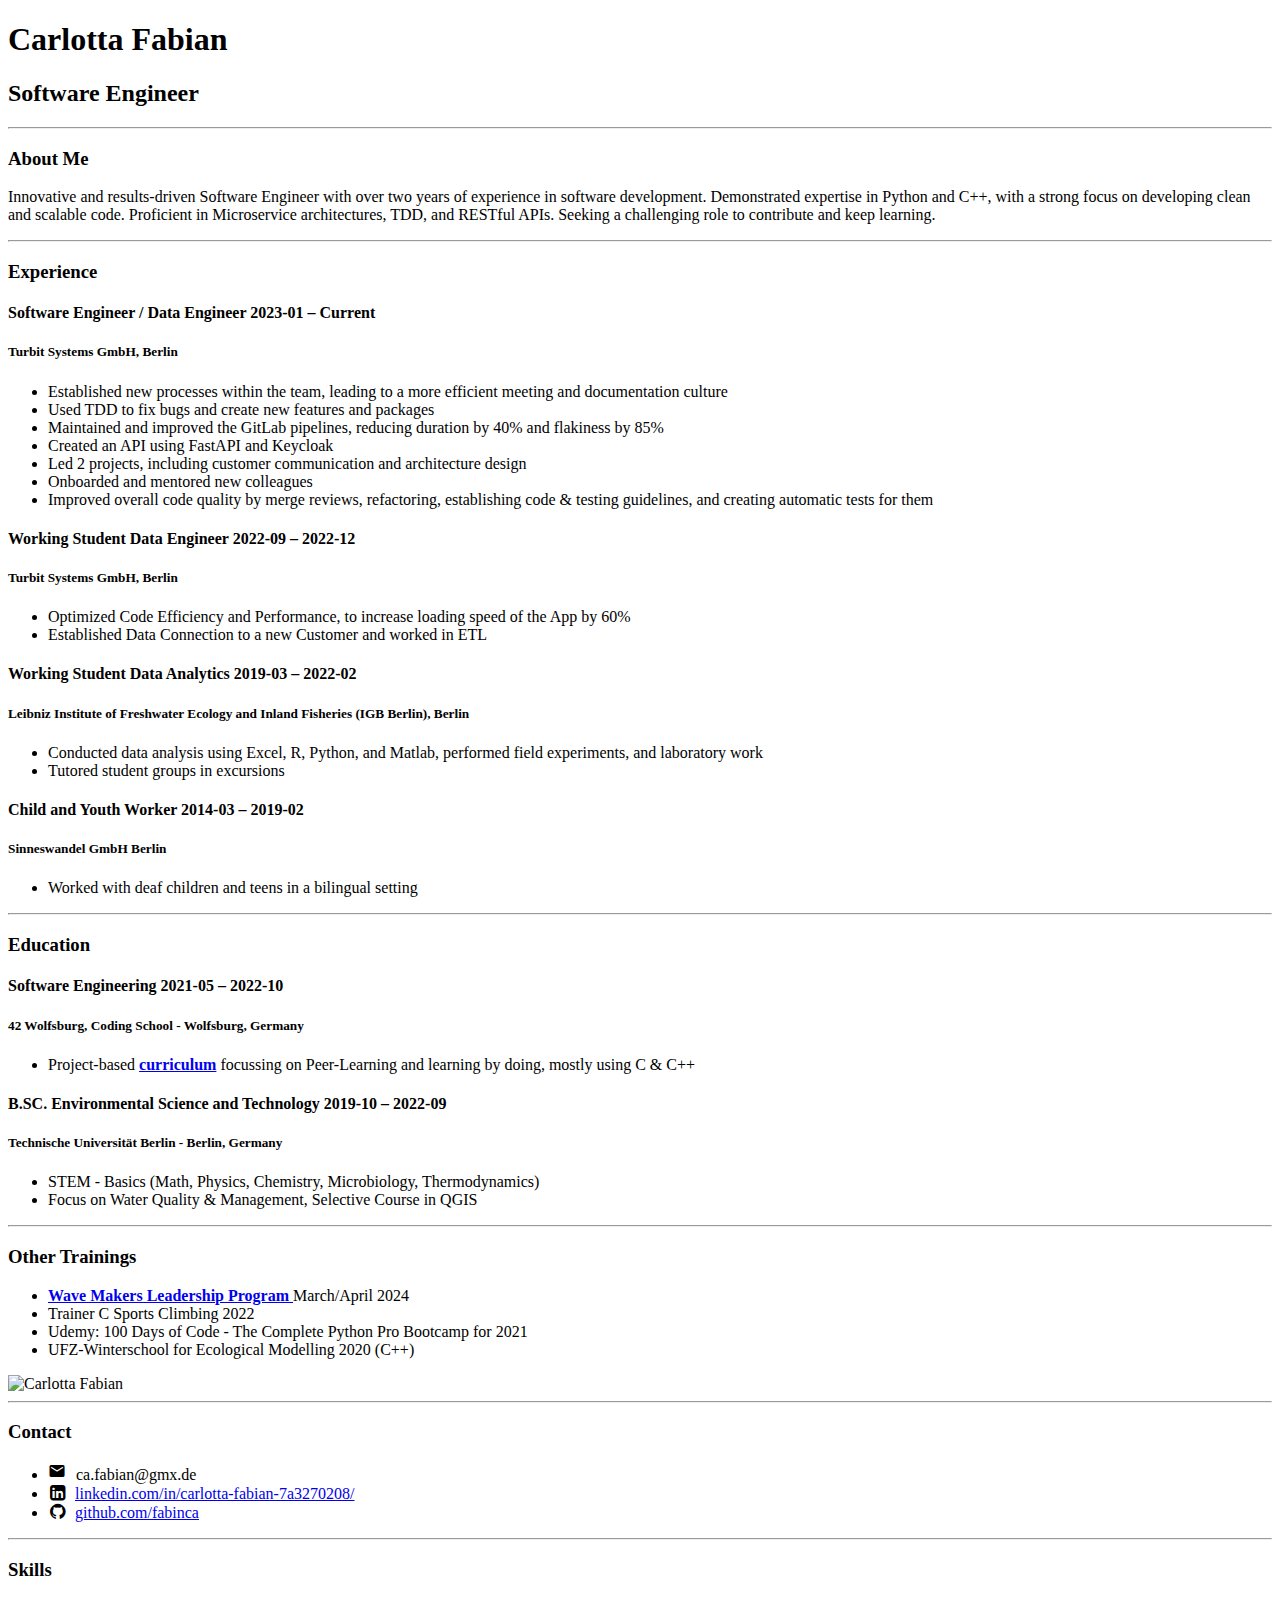
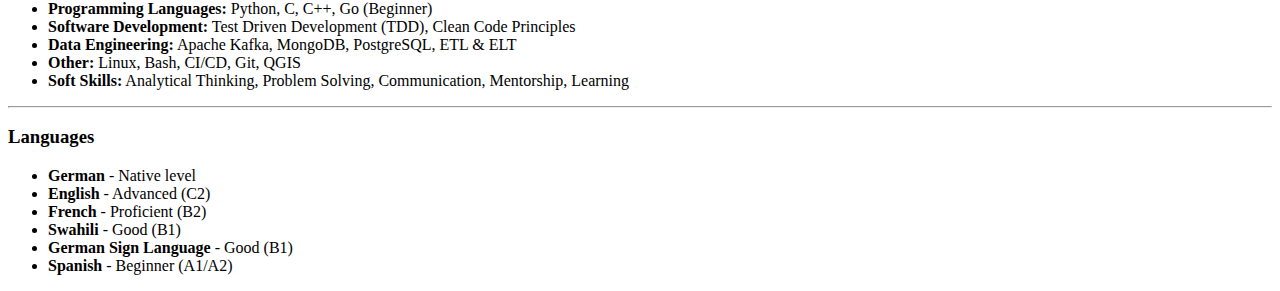
==== index.html @ 649ee6e5 "fix formatting" ====
<!-- index.html -->
<!DOCTYPE html>
<html lang="en">
    <head>
        <title>Carlotta Fabian - Software Developer</title>
        <meta charset="UTF-8" />
        <meta name="viewport" content="width=device-width, initial-scale=1.0" />
        <link rel="stylesheet" href="styles.css" />
        <link
            rel="stylesheet"
            href="https://cdnjs.cloudflare.com/ajax/libs/font-awesome/4.7.0/css/font-awesome.min.css"
        />
        <link
            rel="stylesheet"
            href="https://cdnjs.cloudflare.com/ajax/libs/font-awesome/4.7.0/css/font-awesome.min.css"
        />
        <link
            rel="stylesheet"
            href="https://fonts.googleapis.com/icon?family=Material+Icons"
        />
        <link
            rel="stylesheet"
            href="https://fonts.googleapis.com/css2?family=Material+Symbols+Outlined:opsz,wght,FILL,GRAD@24,400,0,0"
        />
    </head>
    <body>
        <div class="container">
            <div class="flex-item" id="content">
                <h1>Carlotta Fabian</h1>
                <h2>Software Engineer</h2>

                <hr />

                <h3>About Me</h3>

                <p>
                    Innovative and results-driven Software Engineer with over
                    two years of experience in software development.
                    Demonstrated expertise in Python and C++, with a strong
                    focus on developing clean and scalable code. Proficient in
                    Microservice architectures, TDD, and RESTful APIs. Seeking a
                    challenging role to contribute and keep learning.
                </p>
                <hr />

                <h3>Experience</h3>
                <h4>
                    Software Engineer / Data Engineer
                    <span class="date">2023-01 &ndash; Current</span>
                </h4>
                <h5>Turbit Systems GmbH, Berlin</h5>
                <ul class="disc_list">
                    <li>
                        Established new processes within the team, leading to a
                        more efficient meeting and documentation culture
                    </li>
                    <li>
                        Used TDD to fix bugs and create new features and
                        packages
                    </li>
                    <li>
                        Maintained and improved the GitLab pipelines, reducing
                        duration by 40% and flakiness by 85%
                    </li>
                    <li>Created an API using FastAPI and Keycloak</li>
                    <li>
                        Led 2 projects, including customer communication and
                        architecture design
                    </li>
                    <li>Onboarded and mentored new colleagues</li>
                    <li>
                        Improved overall code quality by merge reviews,
                        refactoring, establishing code & testing guidelines, and
                        creating automatic tests for them
                    </li>
                </ul>
                <h4>
                    Working Student Data Engineer
                    <span class="date">2022-09 &ndash; 2022-12</span>
                </h4>
                <h5>Turbit Systems GmbH, Berlin</h5>
                <ul class="disc_list">
                    <li>
                        Optimized Code Efficiency and Performance, to increase
                        loading speed of the App by 60%
                    </li>
                    <li>
                        Established Data Connection to a new Customer and worked
                        in ETL
                    </li>
                </ul>
                <!-- <h4>
                    Rooftop Repair
                    <span class="date">2021-02 &ndash; 2022-09</span>
                </h4>
                <h5>Vertikaldienst, Berlin, Germany</h5> -->
                <h4>
                    Working Student Data Analytics
                    <span class="date">2019-03 &ndash; 2022-02</span>
                </h4>
                <h5>
                    Leibniz Institute of Freshwater Ecology and Inland Fisheries
                    (IGB Berlin), Berlin
                </h5>
                <ul class="disc_list">
                    <li>
                        Conducted data analysis using Excel, R, Python, and
                        Matlab, performed field experiments, and laboratory work
                    </li>
                    <li>Tutored student groups in excursions</li>
                </ul>
                <h4>
                    Child and Youth Worker
                    <span class="date">2014-03 &ndash; 2019-02</span>
                </h4>
                <h5>Sinneswandel GmbH Berlin</h5>
                <ul class="disc_list">
                    <li>
                        Worked with deaf children and teens in a bilingual
                        setting
                    </li>
                </ul>
                <hr />
                <h3>Education</h3>
                <h4>
                    Software Engineering
                    <span class="date">2021-05 &ndash; 2022-10</span>
                </h4>
                <h5>42 Wolfsburg, Coding School - Wolfsburg, Germany</h5>
                <ul class="disc_list">
                    <li>
                        Project-based
                        <strong
                            ><a
                                href="https://42wolfsburg.de/de/42-programming-curriculum/"
                                >curriculum</a
                            ></strong
                        >
                        focussing on Peer-Learning and learning by doing, mostly
                        using C & C++
                    </li>
                </ul>
                <h4>
                    B.SC. Environmental Science and Technology
                    <span class="date">2019-10 &ndash; 2022-09</span>
                </h4>
                <h5>Technische Universität Berlin - Berlin, Germany</h5>
                <ul class="disc_list">
                    <li>
                        STEM - Basics (Math, Physics, Chemistry, Microbiology,
                        Thermodynamics)
                    </li>
                    <li>
                        Focus on Water Quality & Management, Selective Course in
                        QGIS
                    </li>
                </ul>
                <hr />

                <h3>Other Trainings</h3>
                <ul class="disc_list">
                    <li>
                        <strong
                            ><a
                                href="https://www.wavemakers.io/wavemakers-program"
                                >Wave Makers Leadership Program
                            </a></strong
                        >
                        March/April 2024
                    </li>
                    <li>Trainer C Sports Climbing 2022</li>
                    <li>
                        Udemy: 100 Days of Code - The Complete Python Pro
                        Bootcamp for 2021
                    </li>
                    <li>
                        UFZ-Winterschool for Ecological Modelling 2020 (C++)
                    </li>
                </ul>
            </div>
            <div class="flex-item" id="sidebar">
                <img class="image" src="me.jpeg" alt="Carlotta Fabian" />
                <div id="sidebar_txt">
                    <hr />
                    <h3>Contact</h3>
                    <ul class="simple_list">
                        <li>
                            <i
                                class="material-icons"
                                style="font-size: 18px; margin-right: 10px"
                                >mail</i
                            >ca.fabian@gmx.de
                        </li>
                        <li>
                            <i
                                class="fa fa-linkedin-square"
                                style="
                                    font-size: 18px;
                                    margin-left: 2px;
                                    margin-right: 10px;
                                "
                            ></i
                            ><a
                                href="https://www.linkedin.com/in/carlotta-fabian-7a3270208/"
                                >linkedin.com/in/carlotta-fabian-7a3270208/</a
                            >
                        </li>
                        <li>
                            <i
                                class="fa fa-github"
                                style="
                                    font-size: 18px;
                                    margin-left: 2px;
                                    margin-right: 10px;
                                "
                            ></i
                            ><a href="https://github.com/fabinca"
                                >github.com/fabinca</a
                            >
                        </li>
                    </ul>
                    <hr />

                    <h3>Skills</h3>
                    <ul class="disc_list">
                        <li>
                            <strong>Programming Languages:</strong> Python, C,
                            C++, Go (Beginner)
                        </li>
                        <li>
                            <strong>Software Development:</strong> Test Driven
                            Development (TDD), Clean Code Principles
                        </li>
                        <li>
                            <strong>Data Engineering:</strong> Apache Kafka,
                            MongoDB, PostgreSQL, ETL & ELT
                        </li>
                        <li>
                            <strong>Other:</strong> Linux, Bash, CI/CD, Git,
                            QGIS
                        </li>
                        <li>
                            <strong>Soft Skills:</strong> Analytical Thinking,
                            Problem Solving, Communication, Mentorship, Learning
                        </li>
                    </ul>

                    <hr />

                    <h3>Languages</h3>
                    <ul class="simple_list">
                        <li><strong>German</strong> - Native level</li>
                        <li><strong>English</strong> - Advanced (C2)</li>
                        <li><strong>French</strong> - Proficient (B2)</li>
                        <li><strong>Swahili</strong> - Good (B1)</li>
                        <li>
                            <strong>German Sign Language</strong> - Good (B1)
                        </li>
                        <li><strong>Spanish</strong> - Beginner (A1/A2)</li>
                    </ul>
                </div>
            </div>
        </div>
    </body>
</html>
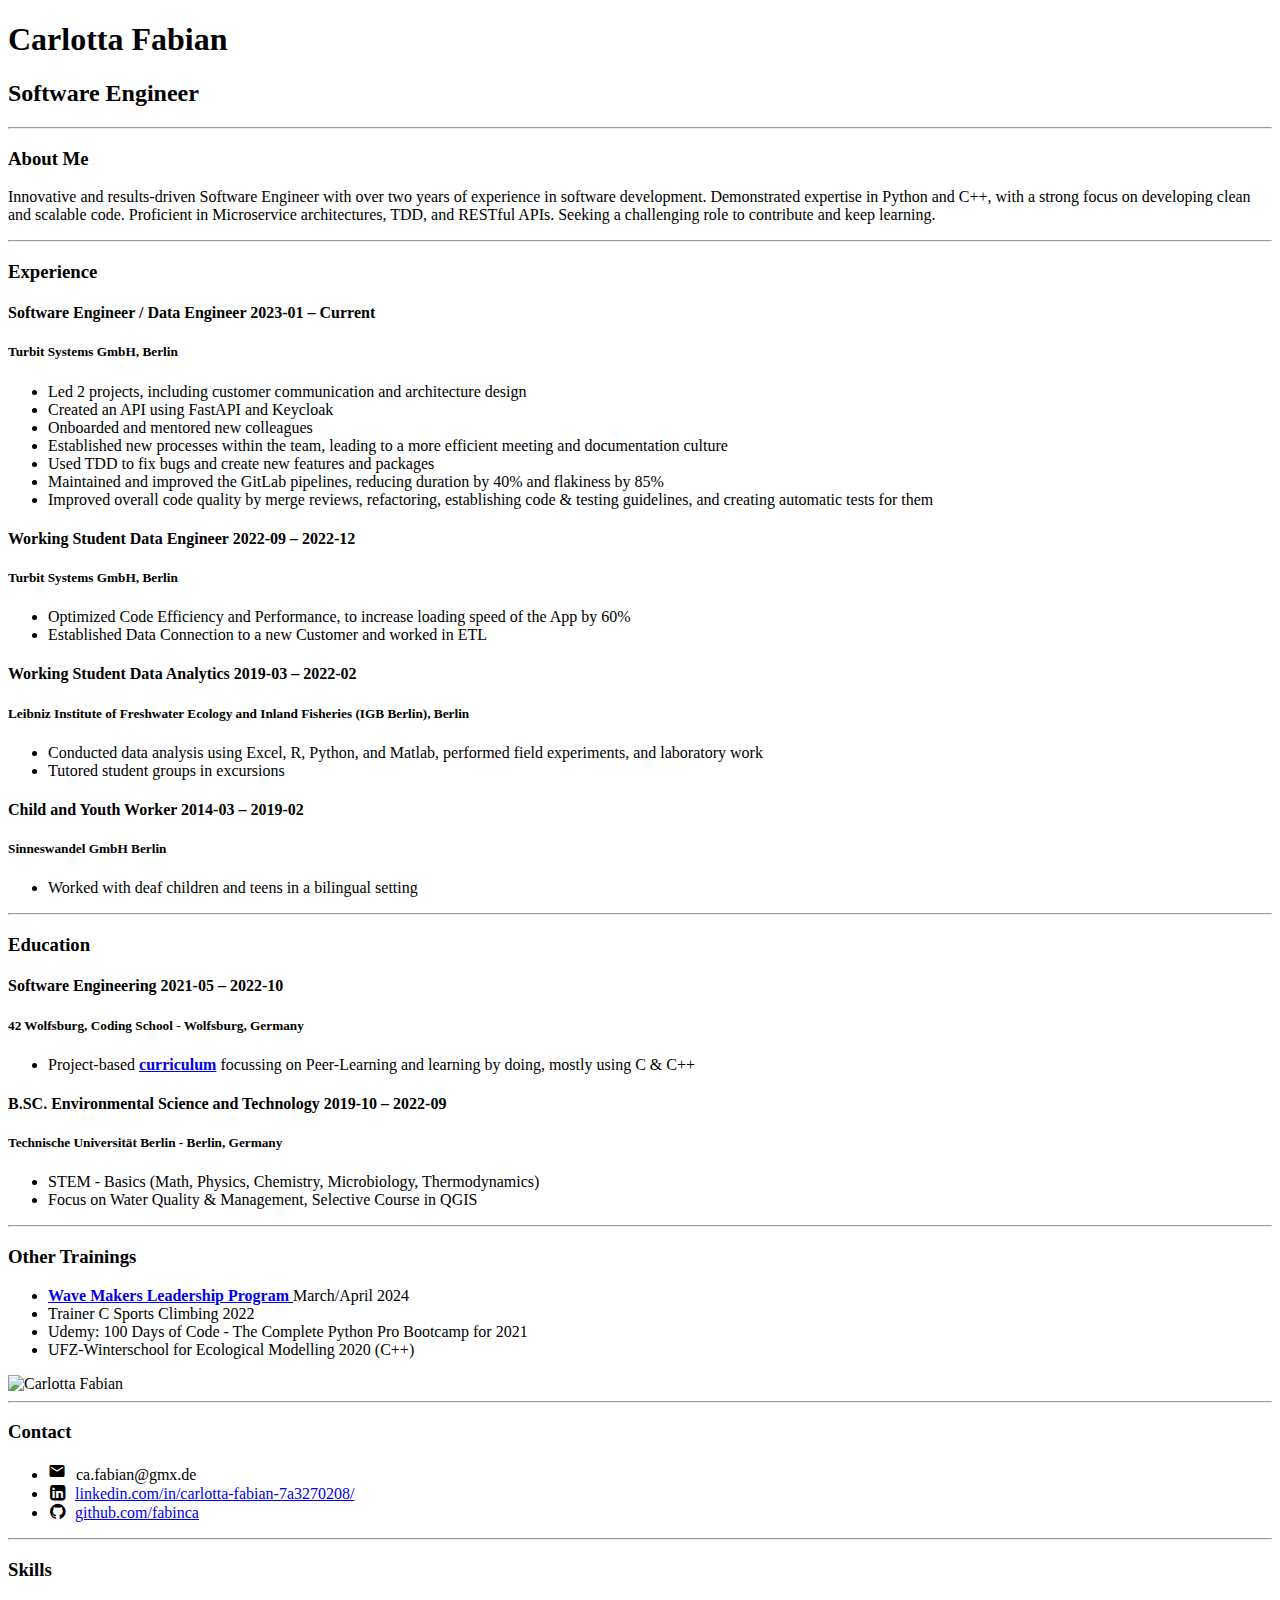
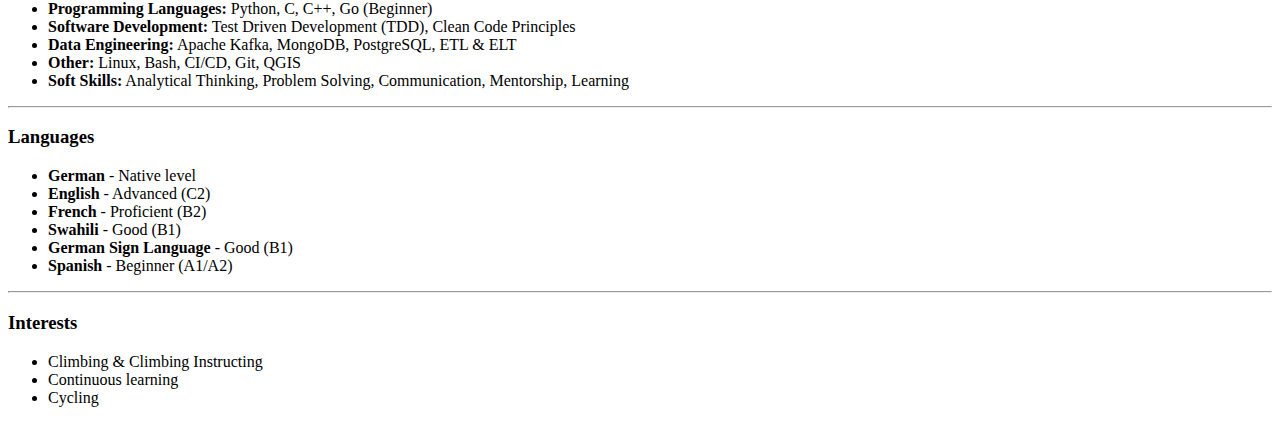
==== commit b6ec23ec: "remove address" ====
--- a/index.html
+++ b/index.html
@@ -50,6 +50,12 @@
                 </h4>
                 <h5>Turbit Systems GmbH, Berlin</h5>
                 <ul class="disc_list">
+					<li>
+                        Led 2 projects, including customer communication and
+                        architecture design
+                    </li>
+					                    <li>Created an API using FastAPI and Keycloak</li>
+                    <li>Onboarded and mentored new colleagues</li>
                     <li>
                         Established new processes within the team, leading to a
                         more efficient meeting and documentation culture
@@ -62,12 +68,6 @@
                         Maintained and improved the GitLab pipelines, reducing
                         duration by 40% and flakiness by 85%
                     </li>
-                    <li>Created an API using FastAPI and Keycloak</li>
-                    <li>
-                        Led 2 projects, including customer communication and
-                        architecture design
-                    </li>
-                    <li>Onboarded and mentored new colleagues</li>
                     <li>
                         Improved overall code quality by merge reviews,
                         refactoring, establishing code & testing guidelines, and
@@ -120,6 +120,16 @@
                         setting
                     </li>
                 </ul>
+				<!-- <h4>
+                    Tutor
+                    <span class="date">2012-03 &ndash; 2015-02</span>
+                </h4>
+				<h5>Lernwerk Berlin</h5>
+                <ul class="disc_list">
+                    <li>
+                        Tutoring high school students in Math, English and Chemistry
+                    </li>
+                </ul> -->
                 <hr />
                 <h3>Education</h3>
                 <h4>
@@ -258,6 +268,13 @@
                         </li>
                         <li><strong>Spanish</strong> - Beginner (A1/A2)</li>
                     </ul>
+						<hr>
+					<h3>Interests</h3>
+                    <ul class="simple_list">
+                        <li>Climbing & Climbing Instructing</li>
+						<li>Continuous learning </li>
+                        <li>Cycling</li>
+						</ul>
                 </div>
             </div>
         </div>
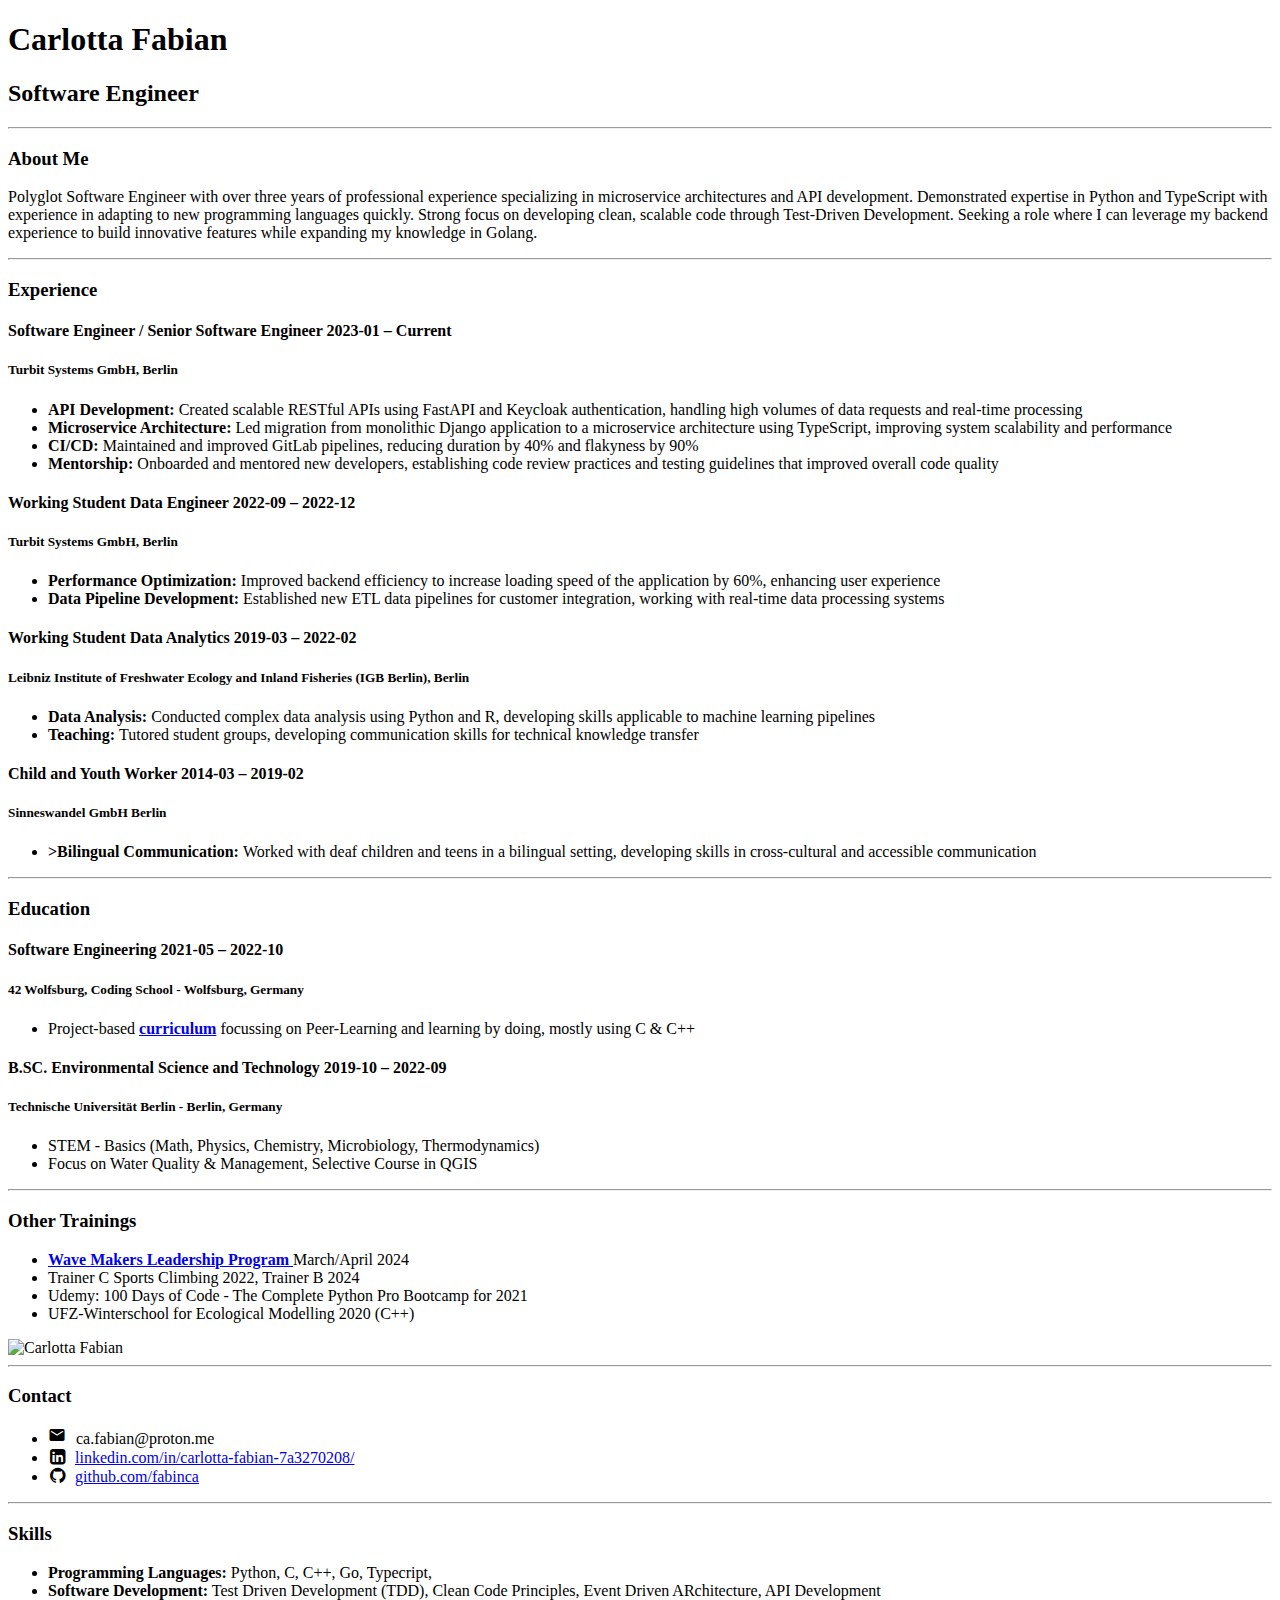
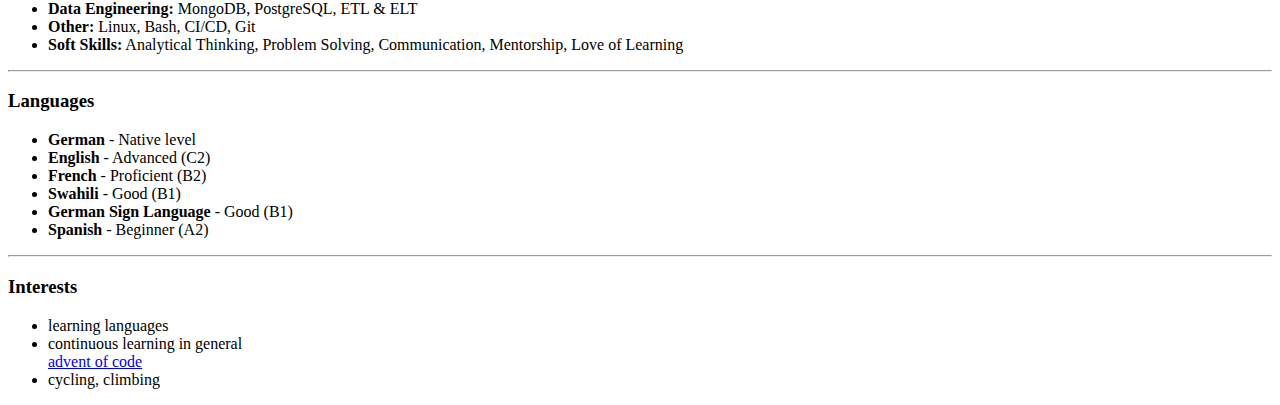
==== commit f0ea5c65: "Update index.html" ====
--- a/index.html
+++ b/index.html
@@ -34,44 +34,28 @@
                 <h3>About Me</h3>
 
                 <p>
-                    Innovative and results-driven Software Engineer with over
-                    two years of experience in software development.
-                    Demonstrated expertise in Python and C++, with a strong
-                    focus on developing clean and scalable code. Proficient in
-                    Microservice architectures, TDD, and RESTful APIs. Seeking a
-                    challenging role to contribute and keep learning.
+                    Polyglot Software Engineer with over three years of professional experience specializing in microservice architectures and API development. Demonstrated expertise in Python and TypeScript with experience in adapting to new programming languages quickly. Strong focus on developing clean, scalable code through Test-Driven Development. Seeking a role where I can leverage my backend experience to build innovative features while expanding my knowledge in Golang.
                 </p>
                 <hr />
 
                 <h3>Experience</h3>
                 <h4>
-                    Software Engineer / Data Engineer
+                    Software Engineer / Senior Software Engineer  
                     <span class="date">2023-01 &ndash; Current</span>
                 </h4>
                 <h5>Turbit Systems GmbH, Berlin</h5>
                 <ul class="disc_list">
 					<li>
-                        Led 2 projects, including customer communication and
-                        architecture design
-                    </li>
-					                    <li>Created an API using FastAPI and Keycloak</li>
-                    <li>Onboarded and mentored new colleagues</li>
-                    <li>
-                        Established new processes within the team, leading to a
-                        more efficient meeting and documentation culture
-                    </li>
-                    <li>
-                        Used TDD to fix bugs and create new features and
-                        packages
-                    </li>
-                    <li>
-                        Maintained and improved the GitLab pipelines, reducing
-                        duration by 40% and flakiness by 85%
-                    </li>
-                    <li>
-                        Improved overall code quality by merge reviews,
-                        refactoring, establishing code & testing guidelines, and
-                        creating automatic tests for them
+                       <b>API Development: </b> Created scalable RESTful APIs using FastAPI and Keycloak authentication, handling high volumes of data requests and real-time processing 
+                    </li>
+                <li>
+                        <b>Microservice Architecture: </b> Led migration from monolithic Django application to a microservice architecture using TypeScript, improving system scalability and performance 
+                    </li>
+                    <li>
+                        <b>CI/CD: </b> Maintained and improved GitLab pipelines, reducing duration by 40% and flakyness by 90%
+                    </li>
+                    <li>
+                        <b>Mentorship: </b> Onboarded and mentored new developers, establishing code review practices and testing guidelines that improved overall code quality
                     </li>
                 </ul>
                 <h4>
@@ -81,12 +65,10 @@
                 <h5>Turbit Systems GmbH, Berlin</h5>
                 <ul class="disc_list">
                     <li>
-                        Optimized Code Efficiency and Performance, to increase
-                        loading speed of the App by 60%
-                    </li>
-                    <li>
-                        Established Data Connection to a new Customer and worked
-                        in ETL
+                        <b>Performance Optimization:</b> Improved backend efficiency to increase loading speed of the application by 60%, enhancing user experience 
+                    </li>
+                    <li>
+                        <b>Data Pipeline Development:</b> Established new ETL data pipelines for customer integration, working with real-time data processing systems 
                     </li>
                 </ul>
                 <!-- <h4>
@@ -104,10 +86,9 @@
                 </h5>
                 <ul class="disc_list">
                     <li>
-                        Conducted data analysis using Excel, R, Python, and
-                        Matlab, performed field experiments, and laboratory work
-                    </li>
-                    <li>Tutored student groups in excursions</li>
+                        <b>Data Analysis:</b> Conducted complex data analysis using Python and R, developing skills applicable to machine learning pipelines
+                    </li>
+                    <li><b>Teaching: </b> Tutored student groups, developing communication skills for technical knowledge transfer </li>
                 </ul>
                 <h4>
                     Child and Youth Worker
@@ -116,8 +97,7 @@
                 <h5>Sinneswandel GmbH Berlin</h5>
                 <ul class="disc_list">
                     <li>
-                        Worked with deaf children and teens in a bilingual
-                        setting
+                        <b>>Bilingual Communication: </b> Worked with deaf children and teens in a bilingual setting, developing skills in cross-cultural and accessible communication
                     </li>
                 </ul>
 				<!-- <h4>
@@ -178,7 +158,7 @@
                         >
                         March/April 2024
                     </li>
-                    <li>Trainer C Sports Climbing 2022</li>
+                    <li>Trainer C Sports Climbing 2022, Trainer B 2024</li>
                     <li>
                         Udemy: 100 Days of Code - The Complete Python Pro
                         Bootcamp for 2021
@@ -199,7 +179,7 @@
                                 class="material-icons"
                                 style="font-size: 18px; margin-right: 10px"
                                 >mail</i
-                            >ca.fabian@gmx.de
+                            >ca.fabian@proton.me
                         </li>
                         <li>
                             <i
@@ -235,23 +215,22 @@
                     <ul class="disc_list">
                         <li>
                             <strong>Programming Languages:</strong> Python, C,
-                            C++, Go (Beginner)
+                            C++, Go, Typecript, 
                         </li>
                         <li>
                             <strong>Software Development:</strong> Test Driven
-                            Development (TDD), Clean Code Principles
-                        </li>
-                        <li>
-                            <strong>Data Engineering:</strong> Apache Kafka,
+                            Development (TDD), Clean Code Principles, Event Driven ARchitecture, API Development
+                        </li>
+                        <li>
+                            <strong>Data Engineering:</strong> 
                             MongoDB, PostgreSQL, ETL & ELT
                         </li>
                         <li>
-                            <strong>Other:</strong> Linux, Bash, CI/CD, Git,
-                            QGIS
+                            <strong>Other:</strong> Linux, Bash, CI/CD, Git
                         </li>
                         <li>
                             <strong>Soft Skills:</strong> Analytical Thinking,
-                            Problem Solving, Communication, Mentorship, Learning
+                            Problem Solving, Communication, Mentorship, Love of Learning
                         </li>
                     </ul>
 
@@ -266,14 +245,17 @@
                         <li>
                             <strong>German Sign Language</strong> - Good (B1)
                         </li>
-                        <li><strong>Spanish</strong> - Beginner (A1/A2)</li>
+                        <li><strong>Spanish</strong> - Beginner (A2)</li>
                     </ul>
 						<hr>
 					<h3>Interests</h3>
                     <ul class="simple_list">
-                        <li>Climbing & Climbing Instructing</li>
-						<li>Continuous learning </li>
-                        <li>Cycling</li>
+                        <li>learning languages</li>
+			<li>continuous learning in general </li>
+			<a href="https://github.com/fabinca/aoc_2024_go"
+                                >advent of code</a
+                            >
+                        <li>cycling, climbing</li>
 						</ul>
                 </div>
             </div>
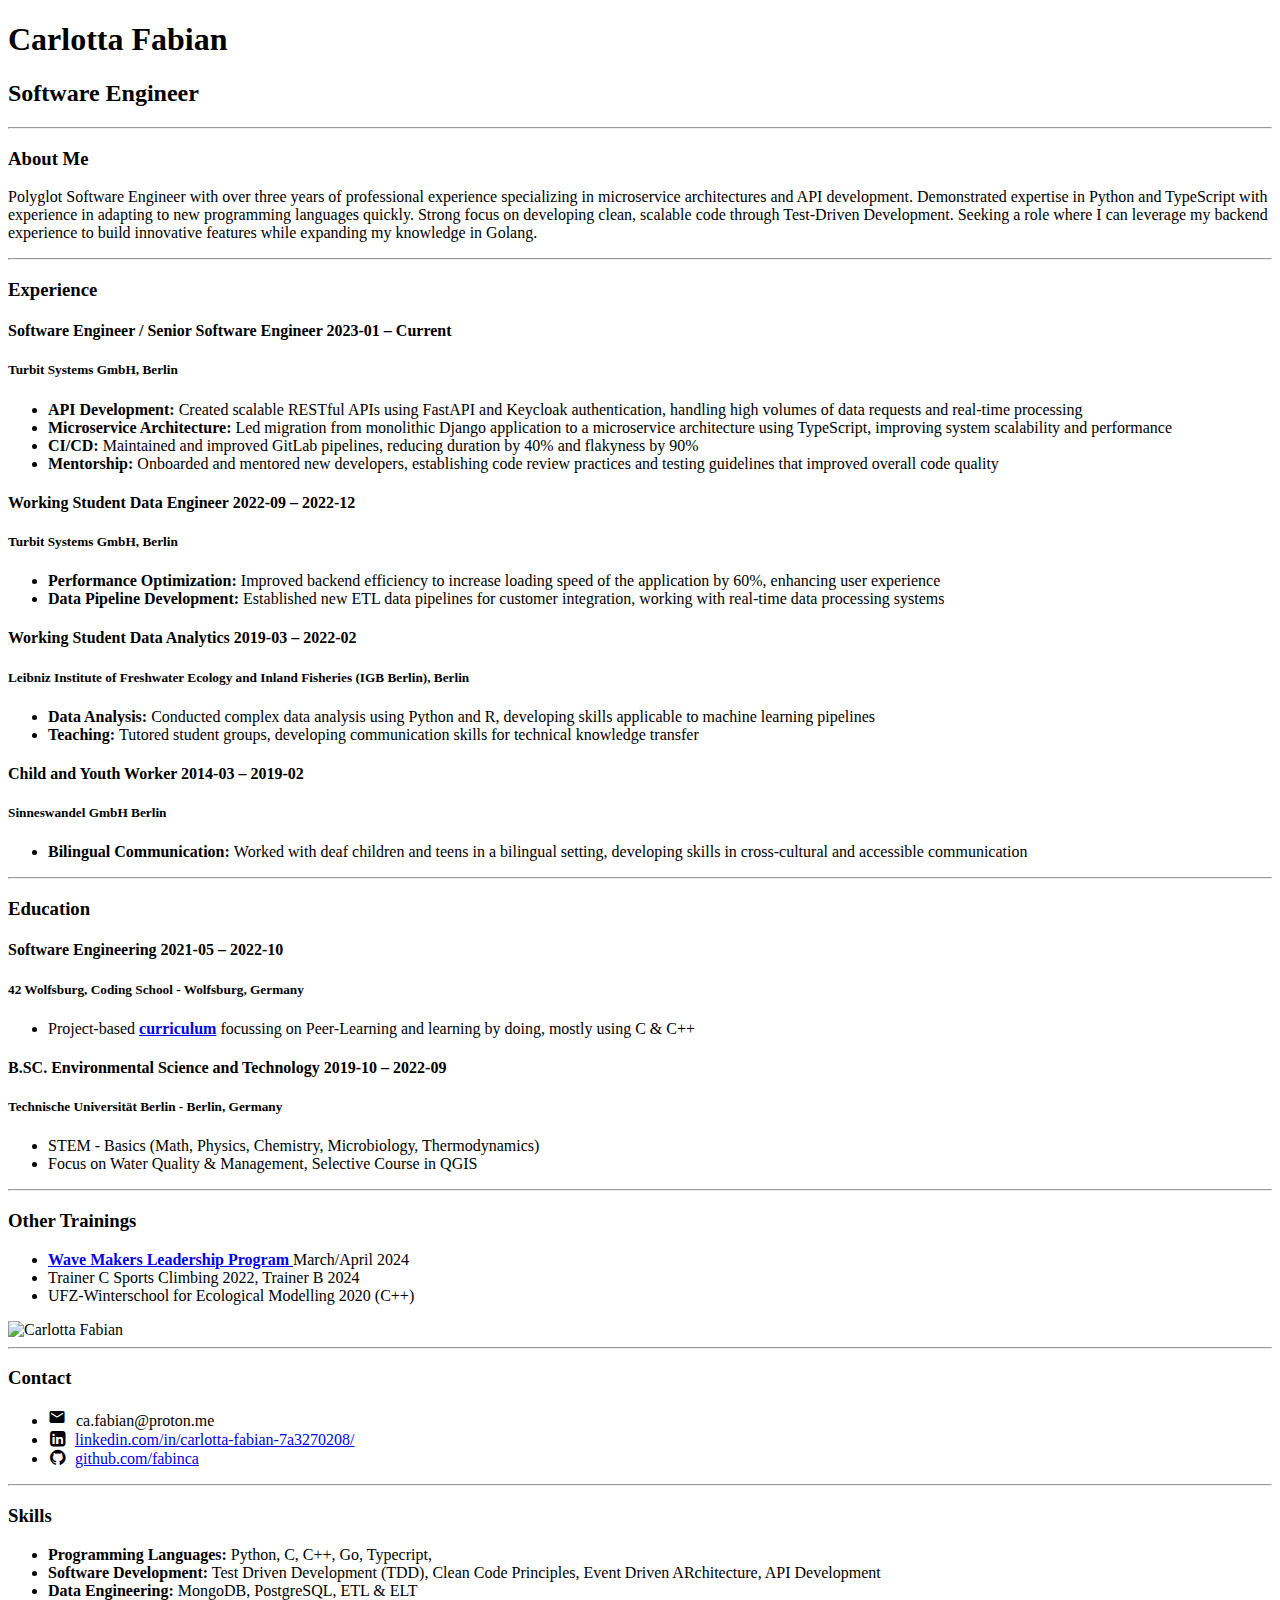
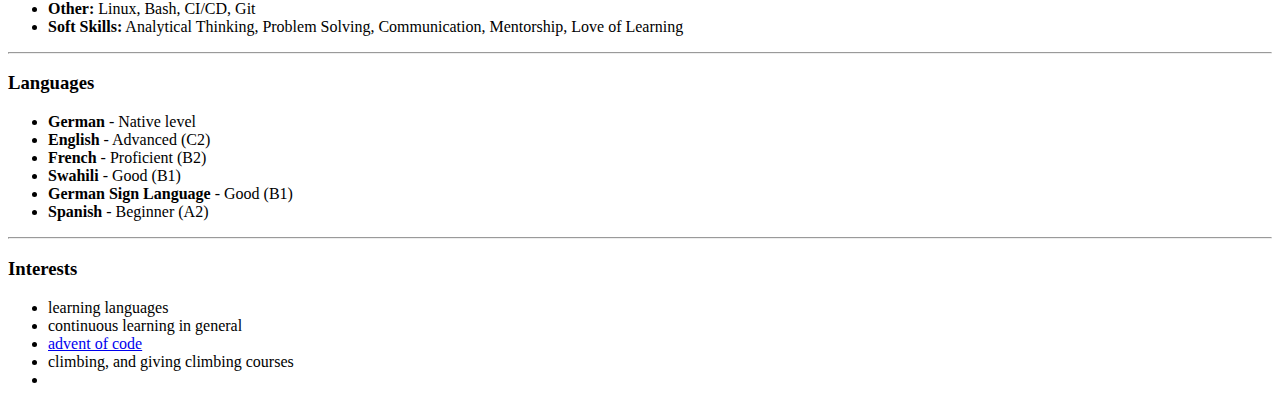
==== commit 9bb3ba7b: "Update index.html" ====
--- a/index.html
+++ b/index.html
@@ -97,7 +97,7 @@
                 <h5>Sinneswandel GmbH Berlin</h5>
                 <ul class="disc_list">
                     <li>
-                        <b>>Bilingual Communication: </b> Worked with deaf children and teens in a bilingual setting, developing skills in cross-cultural and accessible communication
+                        <b>Bilingual Communication: </b> Worked with deaf children and teens in a bilingual setting, developing skills in cross-cultural and accessible communication
                     </li>
                 </ul>
 				<!-- <h4>
@@ -159,10 +159,10 @@
                         March/April 2024
                     </li>
                     <li>Trainer C Sports Climbing 2022, Trainer B 2024</li>
-                    <li>
+<!--                     <li>
                         Udemy: 100 Days of Code - The Complete Python Pro
                         Bootcamp for 2021
-                    </li>
+                    </li> -->
                     <li>
                         UFZ-Winterschool for Ecological Modelling 2020 (C++)
                     </li>
@@ -249,13 +249,14 @@
                     </ul>
 						<hr>
 					<h3>Interests</h3>
-                    <ul class="simple_list">
+                    <ul class="disc_list">
                         <li>learning languages</li>
 			<li>continuous learning in general </li>
-			<a href="https://github.com/fabinca/aoc_2024_go"
+			    <li> <a href="https://github.com/fabinca/aoc_2024_go"
                                 >advent of code</a
-                            >
-                        <li>cycling, climbing</li>
+                            ></li>
+                        <li>climbing, and giving climbing courses</li>
+			    <li></li>
 						</ul>
                 </div>
             </div>
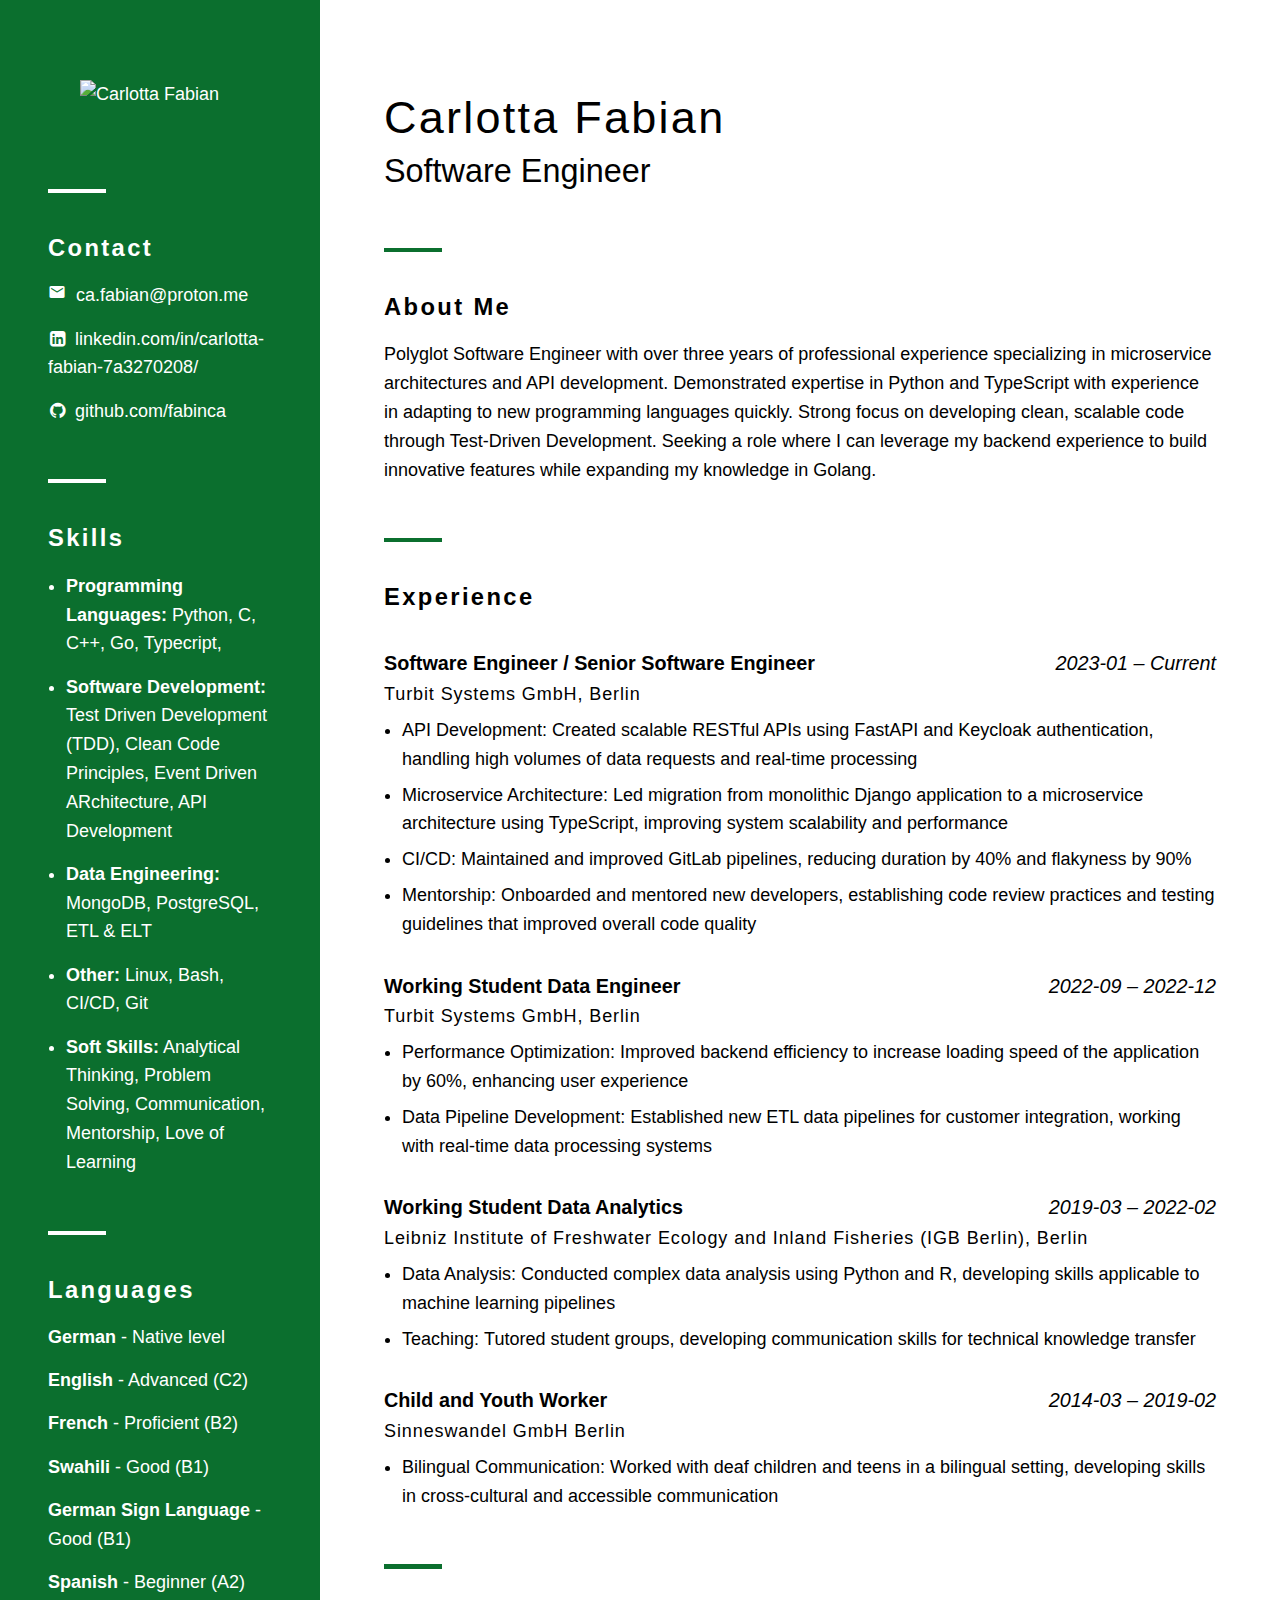
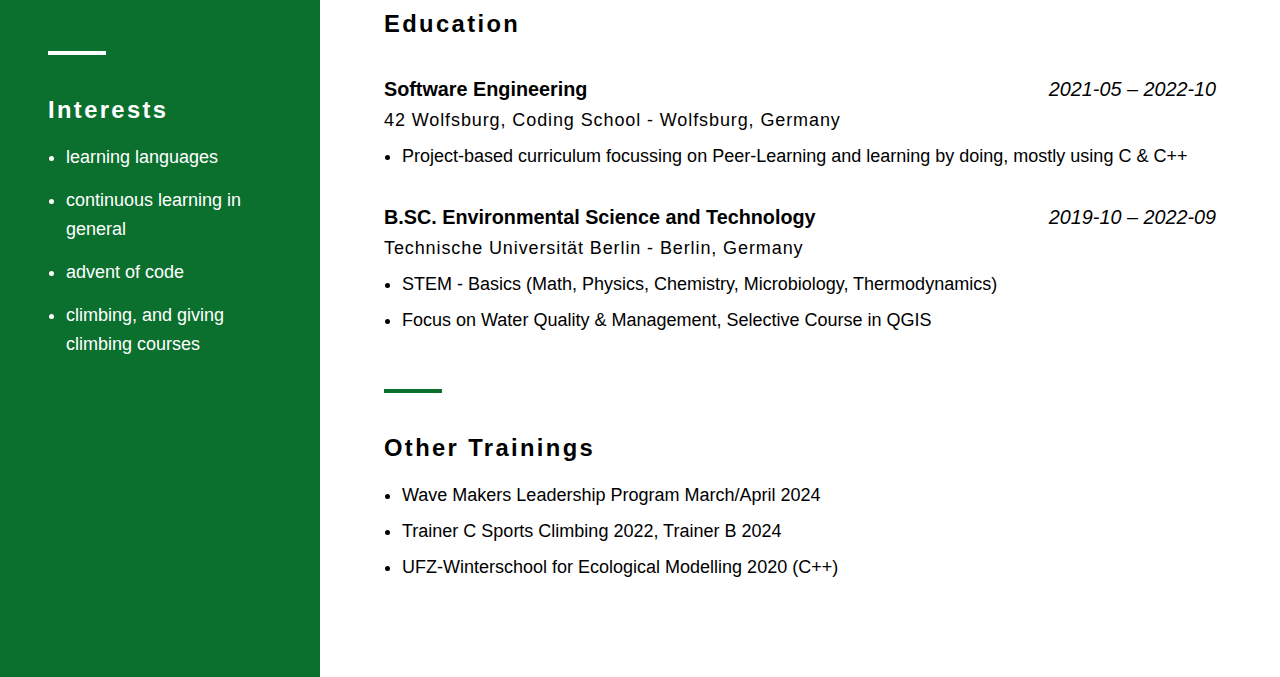
==== commit e07b8700: "Update index.html" ====
--- a/index.html
+++ b/index.html
@@ -2,7 +2,7 @@
 <!DOCTYPE html>
 <html lang="en">
     <head>
-        <title>Carlotta Fabian - Software Developer</title>
+        <title>Carlotta Fabian - Senior Software Developer</title>
         <meta charset="UTF-8" />
         <meta name="viewport" content="width=device-width, initial-scale=1.0" />
         <link rel="stylesheet" href="styles.css" />
@@ -256,7 +256,6 @@
                                 >advent of code</a
                             ></li>
                         <li>climbing, and giving climbing courses</li>
-			    <li></li>
 						</ul>
                 </div>
             </div>
--- a/styles.css
+++ b/styles.css
@@ -0,0 +1,239 @@
+@font-face {
+   font-family: 'JosefinSans';
+   src: url('Josefin_Sans/JosefinSans-VariableFont_wght.ttf');
+   font-style: normal;
+}
+
+@font-face {
+   font-family: 'JosefinSans';
+   src: url('Josefin_Sans/JosefinSans-Italic-VariableFont_wght.ttf');
+   font-style: italic;
+}
+
+/* Reset some default browser styles */
+body, h1, h2, h3, p, ul, li {
+    margin: 0;
+    padding: 0;
+}
+
+body {
+    font-family: 'JosefinSans', sans-serif;
+}
+
+.container {
+    margin: 0 auto;
+	display: flex;
+}
+
+.flex-item {
+	flex-grow: 1;
+	flex-shrink: 1;
+	}
+
+#content {
+	margin-top: 1.2em;
+    box-sizing: border-box;
+	color: black;
+}
+
+#content li {
+	margin-top: 0.4em;	/* was 8px */
+    margin-bottom: 0em; /* was 8px */
+	font-weight: 300;
+	font-size: 1em;
+}
+
+#content hr {
+	background-color: #0b6f2e;
+}
+
+/* Define styles for the sidebar */
+#sidebar {
+	background-color: #0b6f2e;
+    color: #fff;
+	padding: 0px;
+	margin: 0px;
+    box-sizing: border-box;
+	font-size: 1em;
+	font-weight: 400;
+}
+
+#sidebar hr {
+	background-color: #ffffff;
+}
+
+#sidebar li {
+	margin-top: 0.8em;  /* was 14px */
+	margin-bottom: 0em; /* was 14px */
+}
+
+h1 {
+	margin-top: 0px;
+	margin-bottom: 0px;
+	padding: 0px;
+	font-size: 2.5em; /* was 40px, I think */
+	font-style: normal;
+	font-weight: 400;
+	letter-spacing: 0.05em;
+	line-height: 1.4;
+}
+
+h2 {
+	margin-top: 0px;
+	margin-bottom: 1em;
+	padding: 0px;
+	line-height: 1.4;
+	font-size: 1.8em;  /* was 32px */
+	font-style: normal;
+	font-weight: 400;
+	letter-spacing: normal;
+}
+
+h3 {
+	font-size: 1.32em;  /* was 24px */
+	font-weight: 600;
+	letter-spacing: 0.1em;
+	margin-top: 1em; /* was 31px */
+	margin-bottom: 0.6em;
+}
+
+h4 {
+	margin-top: 1.6em; /* was 26px */
+	margin-bottom: 0px;
+	font-size: 1.1em; /* was 19px */
+	font-weight: 600;
+}
+
+h5 {
+	font-size: 1em; /* was 17px */
+	font-style: normal;
+	letter-spacing: 0.05em;
+	font-weight: 400;
+	margin: 0;
+}
+
+.date {
+	float: right;
+	font-style: italic;
+	font-weight: 400;
+}
+
+ul {
+    margin-bottom: 1.7em; /* was 30px */
+}
+
+.disc_list {
+	list-style-type: disc;
+	margin-left: 1em; /* was 17px */
+}
+
+.simple_list {
+	list-style-type: none;
+}
+
+p {
+	margin-top: 0px;
+    margin-bottom: 0px; /* was 10px */
+	font-style: normal;
+	text-align: left;
+	font-weight: 330;
+}
+
+hr {
+	width: 3.2em; /* was 60px */
+	height: 0.23em; /* was 4px */
+	border: 0px;
+	margin-top: 3em; /* 50px; */
+	margin-bottom: 2em; /* 25px; */
+	margin-left: 0px;
+}
+
+/* Add a simple hover effect to links */
+a {
+	color: inherit;
+	text-decoration: none;
+    transition: color 0.3s ease;
+}
+
+#content a:hover {
+	color: #0b6f2e;
+	}
+
+#sidebar a:hover {
+    color: black;
+}
+
+@media (max-width: 811px) {
+
+	body {
+	font-size: 16px;
+    line-height: 1.5;
+	}
+
+	.container {
+	flex-direction: column;
+	}
+
+	.flex-item {
+	flex-basis: 0%;
+	}
+
+	#content {
+    padding: 5%; /* was 60px; */
+    }
+
+	#sidebar {
+    width: 100%;
+	height: 100%;
+	margin: 0;
+	}
+
+	#sidebar_txt {
+	padding-top: 0; /* was 60px */
+	padding-left: 5%; /* was 60px */
+	padding-right: 5%; /* was 60px */
+	padding-bottom: 5%; /* was 60px */
+	margin: 0;
+	}
+
+	.image {
+	display: none;
+	}
+}
+
+@media (min-width: 812px) {
+
+	body {
+	font-size: 18px;
+    line-height: 1.6;
+	}
+
+	.container {
+	flex-direction: row;
+	}
+
+	#sidebar {
+    width: 25%; 
+	flex-grow: 0;
+	flex-shrink: 0;
+	order: -1;
+	}
+
+	#sidebar_txt {
+	padding: 10%; /* was 60px */
+	margin: 5%; /* was 0 */
+	}
+
+	#content {
+    padding: 5%; /* was 60px; */
+    }
+
+	.image {
+	width: 50%;
+	block-size: auto;
+	object-position: top-center;
+	float: left;
+	padding: 25%;
+		margin-bottom: 0;
+	}
+}
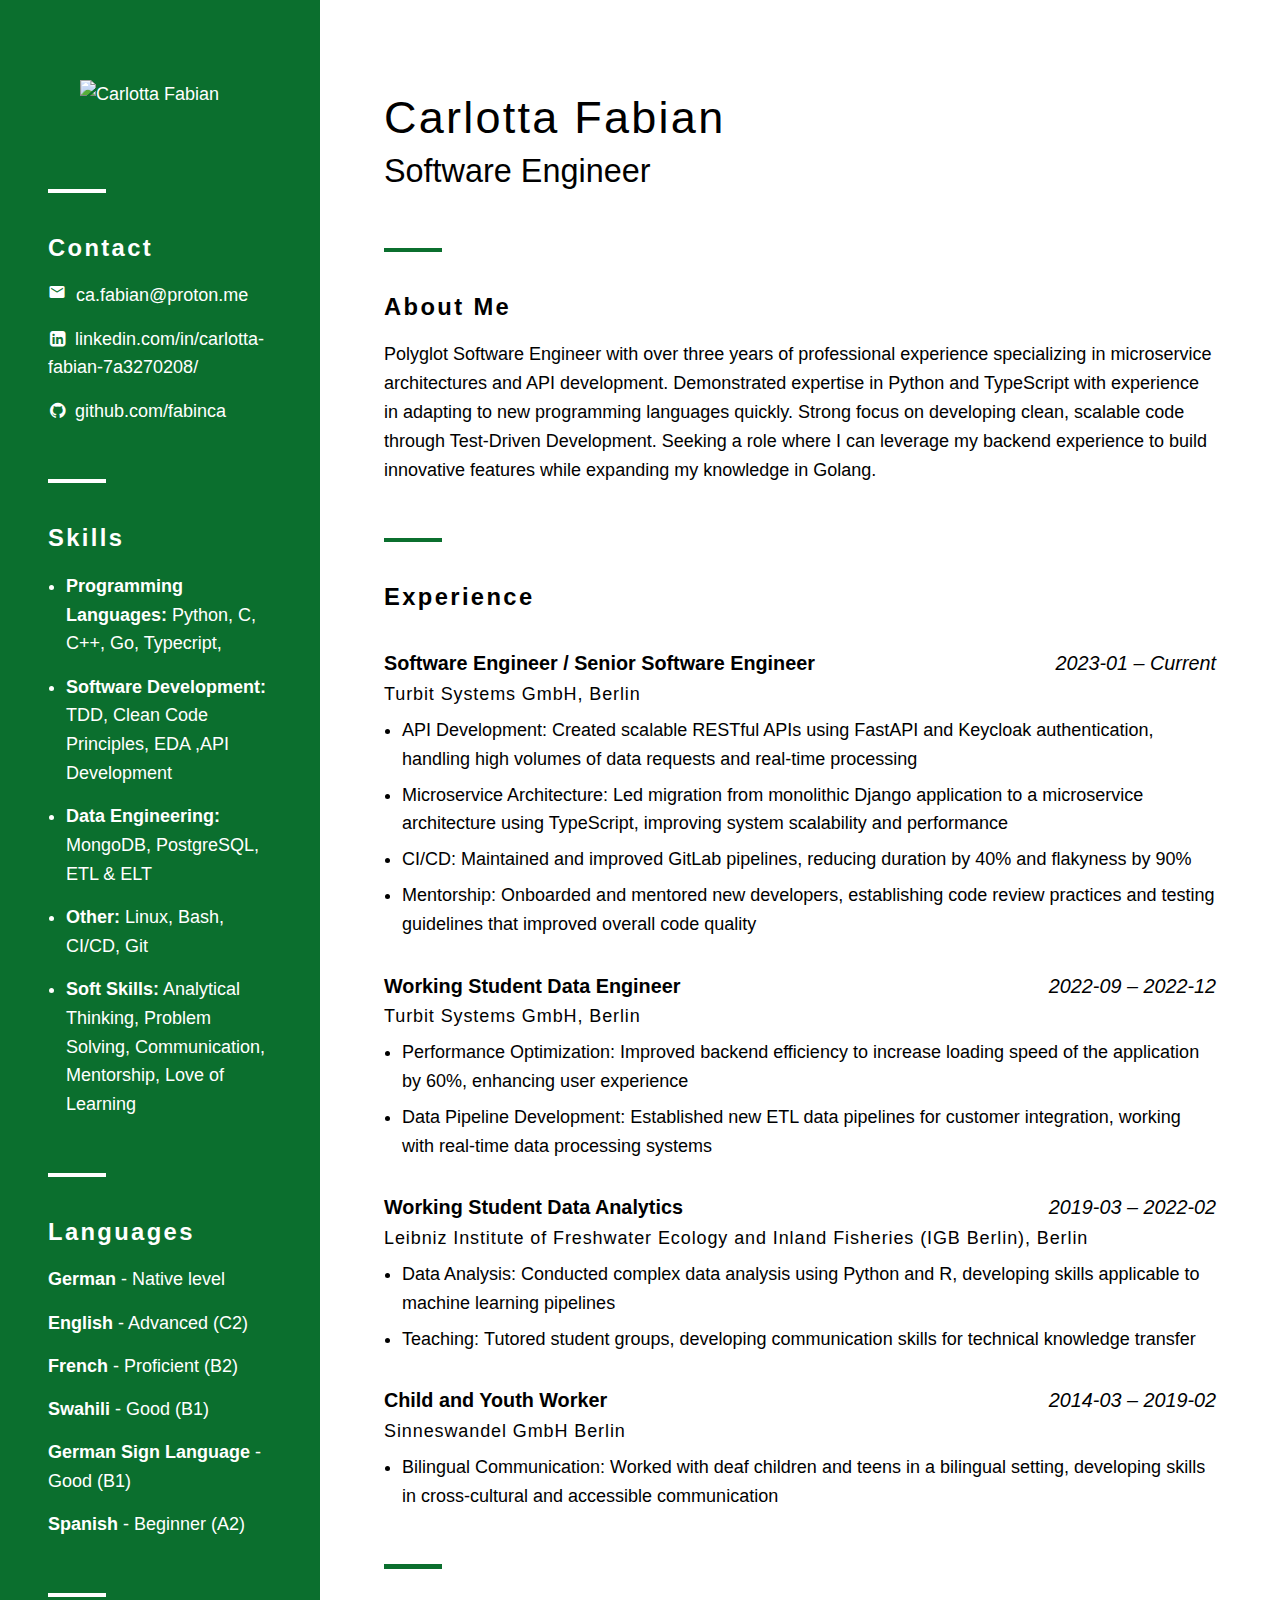
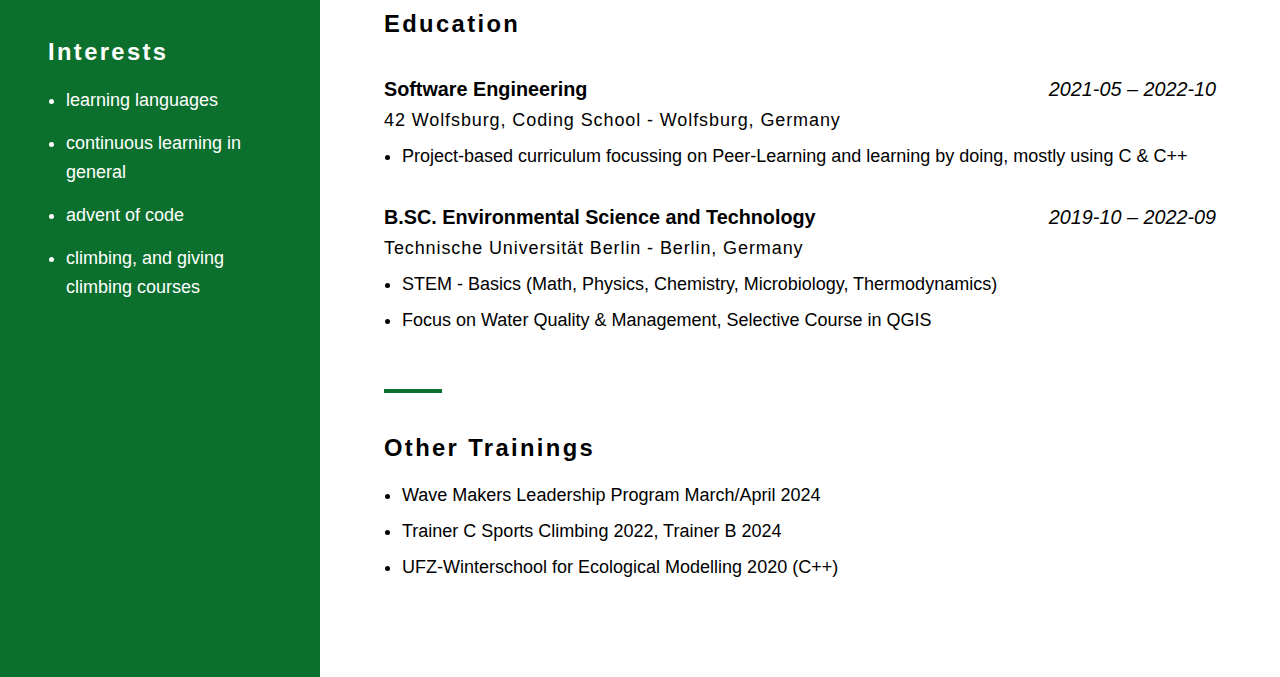
==== commit 460e8ac0: "Update index.html" ====
--- a/index.html
+++ b/index.html
@@ -218,8 +218,7 @@
                             C++, Go, Typecript, 
                         </li>
                         <li>
-                            <strong>Software Development:</strong> Test Driven
-                            Development (TDD), Clean Code Principles, Event Driven ARchitecture, API Development
+                            <strong>Software Development:</strong> TDD, Clean Code Principles, EDA ,API Development
                         </li>
                         <li>
                             <strong>Data Engineering:</strong> 
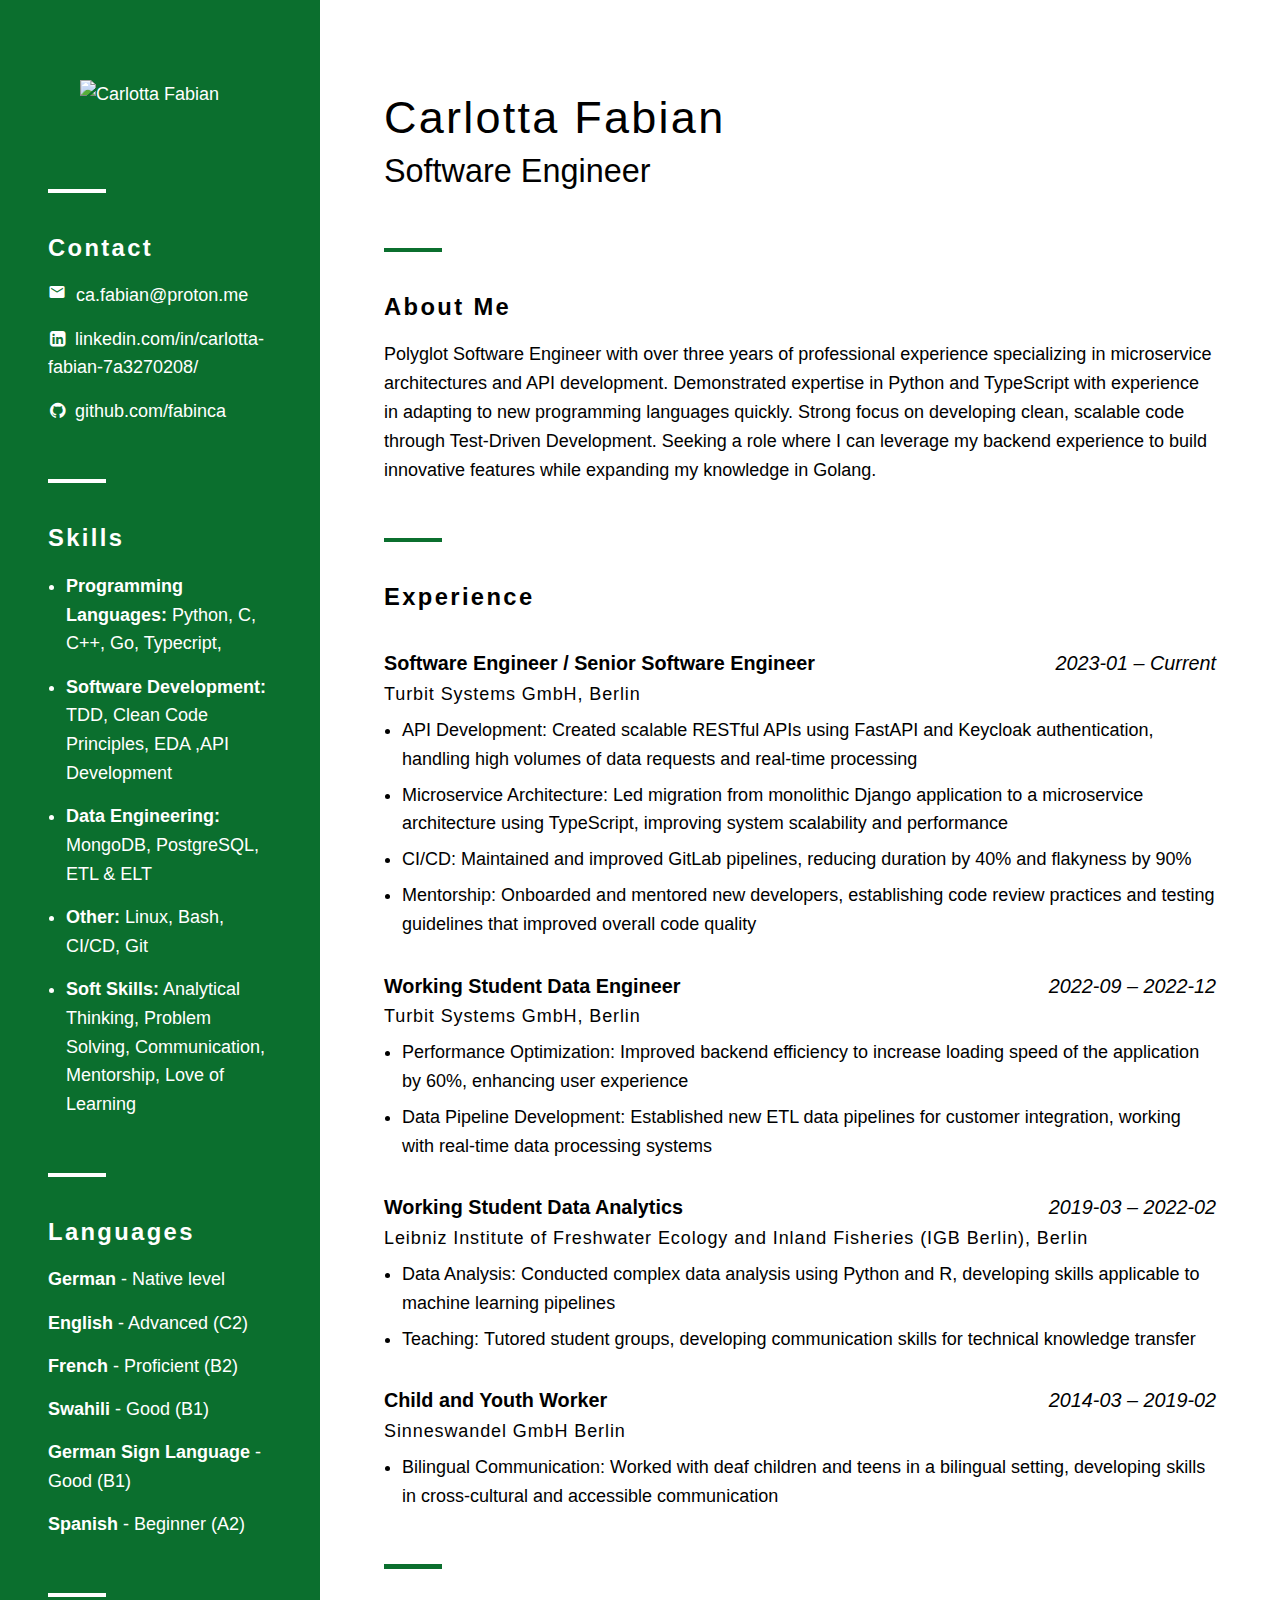
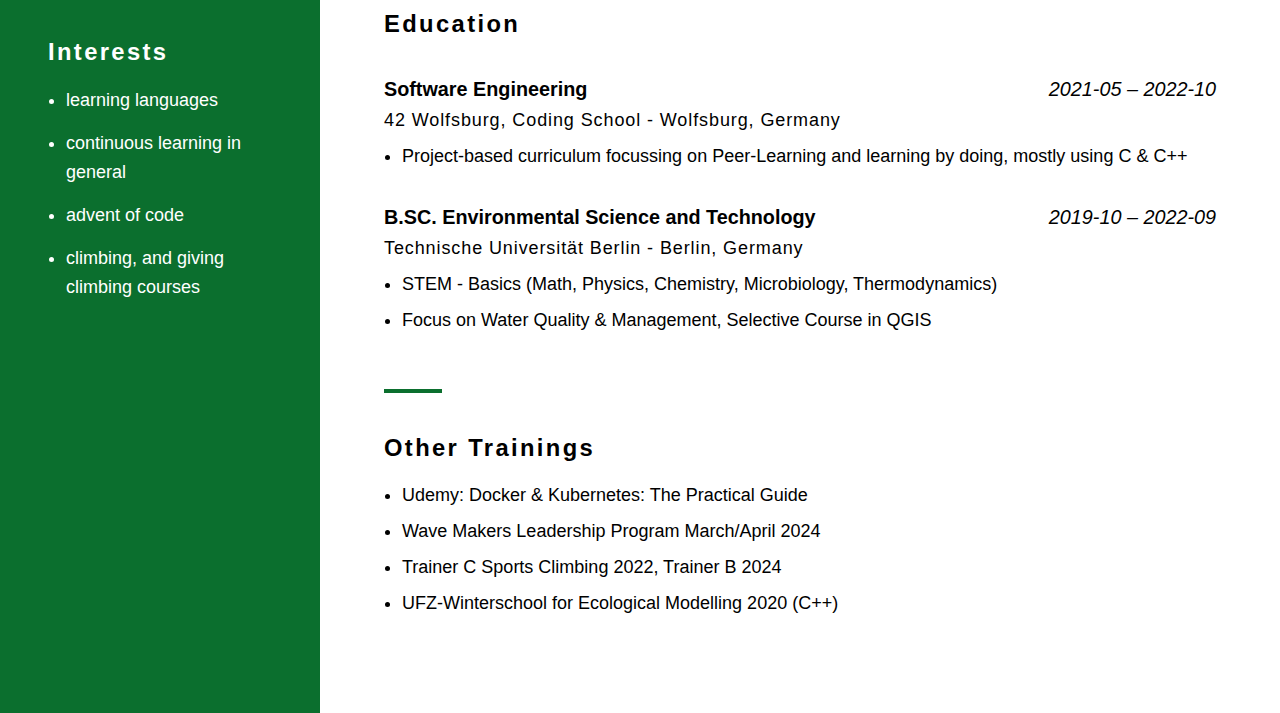
==== commit eb08e1e4: "Update index.html" ====
--- a/index.html
+++ b/index.html
@@ -149,6 +149,7 @@
 
                 <h3>Other Trainings</h3>
                 <ul class="disc_list">
+			<li>Udemy: Docker & Kubernetes: The Practical Guide</li>
                     <li>
                         <strong
                             ><a
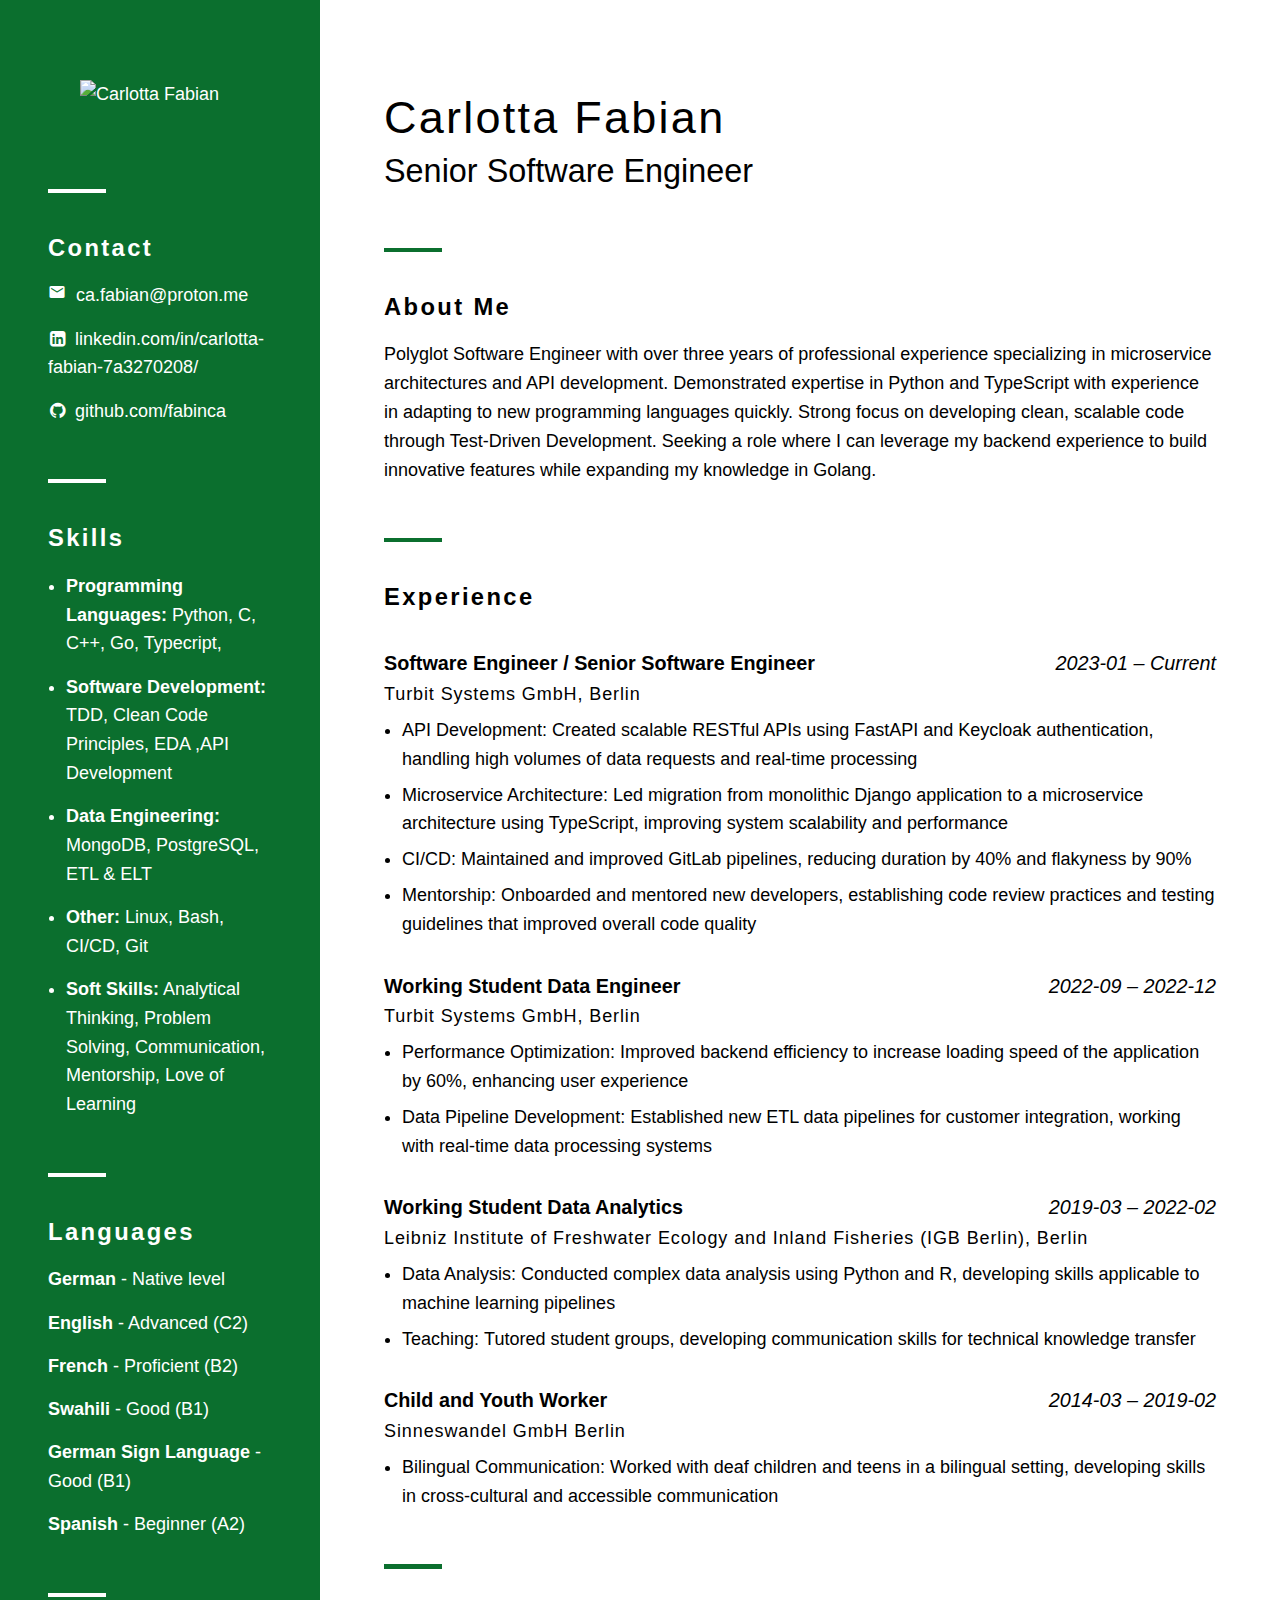
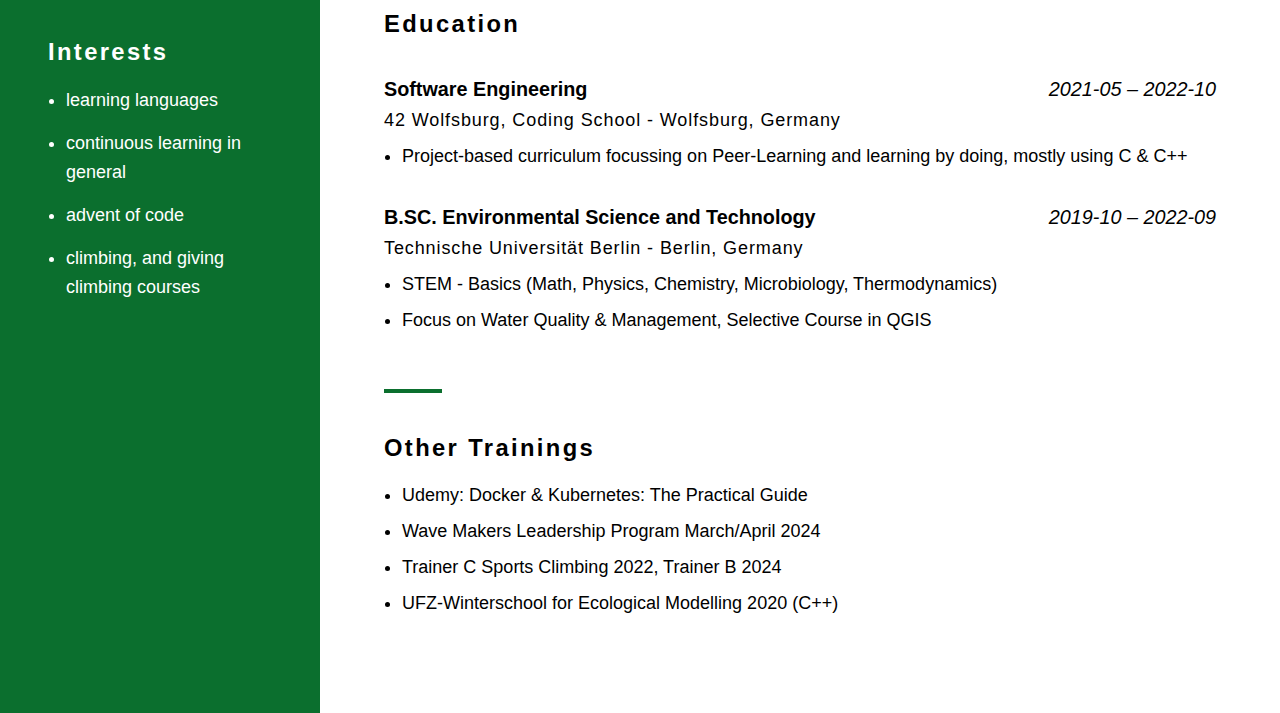
==== commit 5e53a5f1: "Update index.html" ====
--- a/index.html
+++ b/index.html
@@ -27,7 +27,7 @@
         <div class="container">
             <div class="flex-item" id="content">
                 <h1>Carlotta Fabian</h1>
-                <h2>Software Engineer</h2>
+                <h2>Senior Software Engineer</h2>
 
                 <hr />
 
